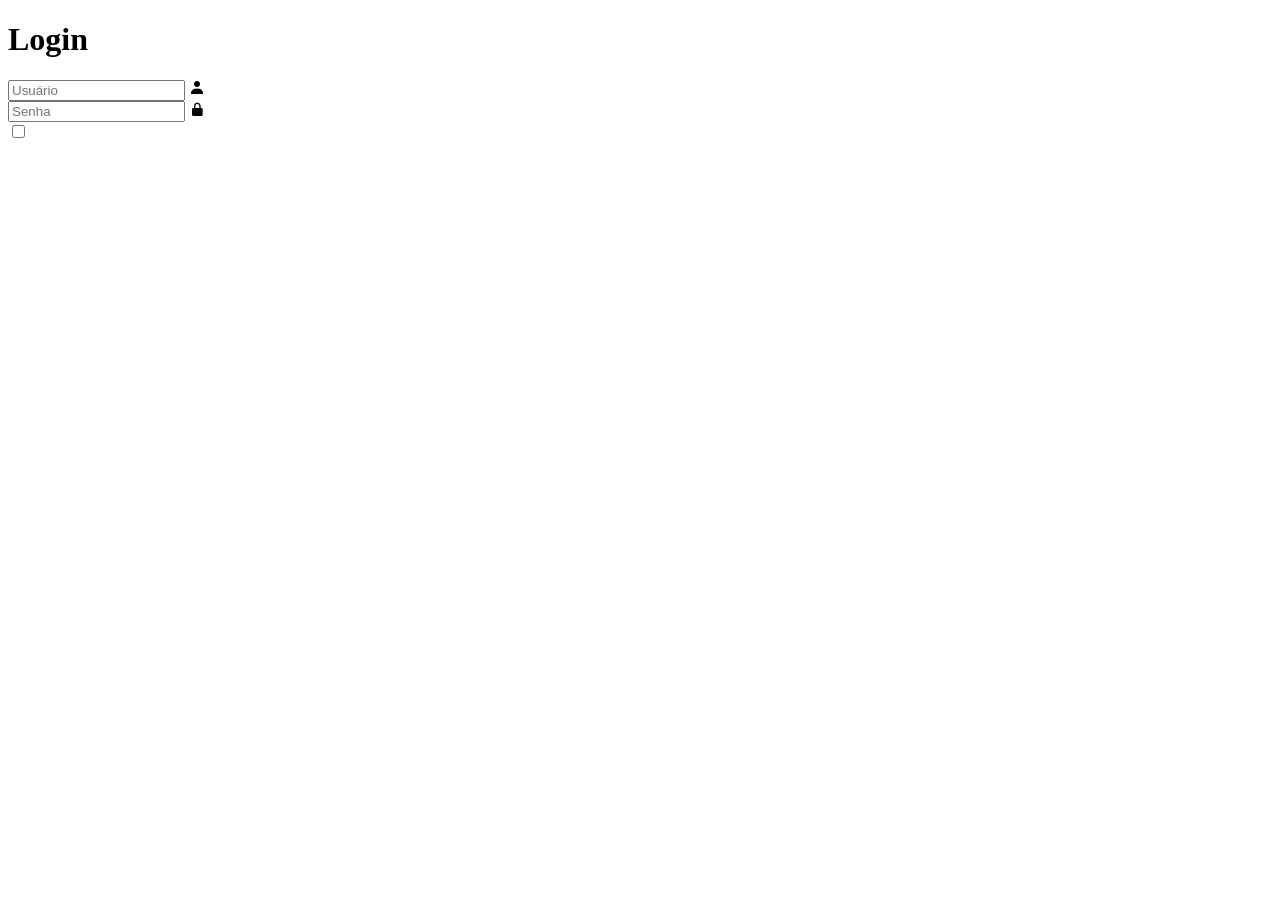
==== Telas login e cadastro/login/index.html @ be4cac90 "Add files via upload" ====
<!DOCTYPE html>
<html lang="pt-BR">
<head>
    <meta charset="UTF-8">
    <meta name="viewport" content="width=device-width, initial-scale=1.0">
    <link rel="stylesheet" href='https://unpkg.com/boxicons@2.1.4/css/boxicons.min.css'>
    <title>Blink!</title>
</head>
<body>
    <main class="Container">
        <form>
            <h1>Login</h1>
                <div class="input-box">
                    <input placeholder="Usuário" type="email">
                    <i class='bx bxs-user'></i>
                </div>
                <div class="input-box">
                    <input type="password" placeholder="Senha" type="password">
                    <i class='bx bxs-lock-alt'></i>
                </div>
                <div>
                    <input type="checkbox">
                </div>
        </form>
    </main>
</body>
</html>
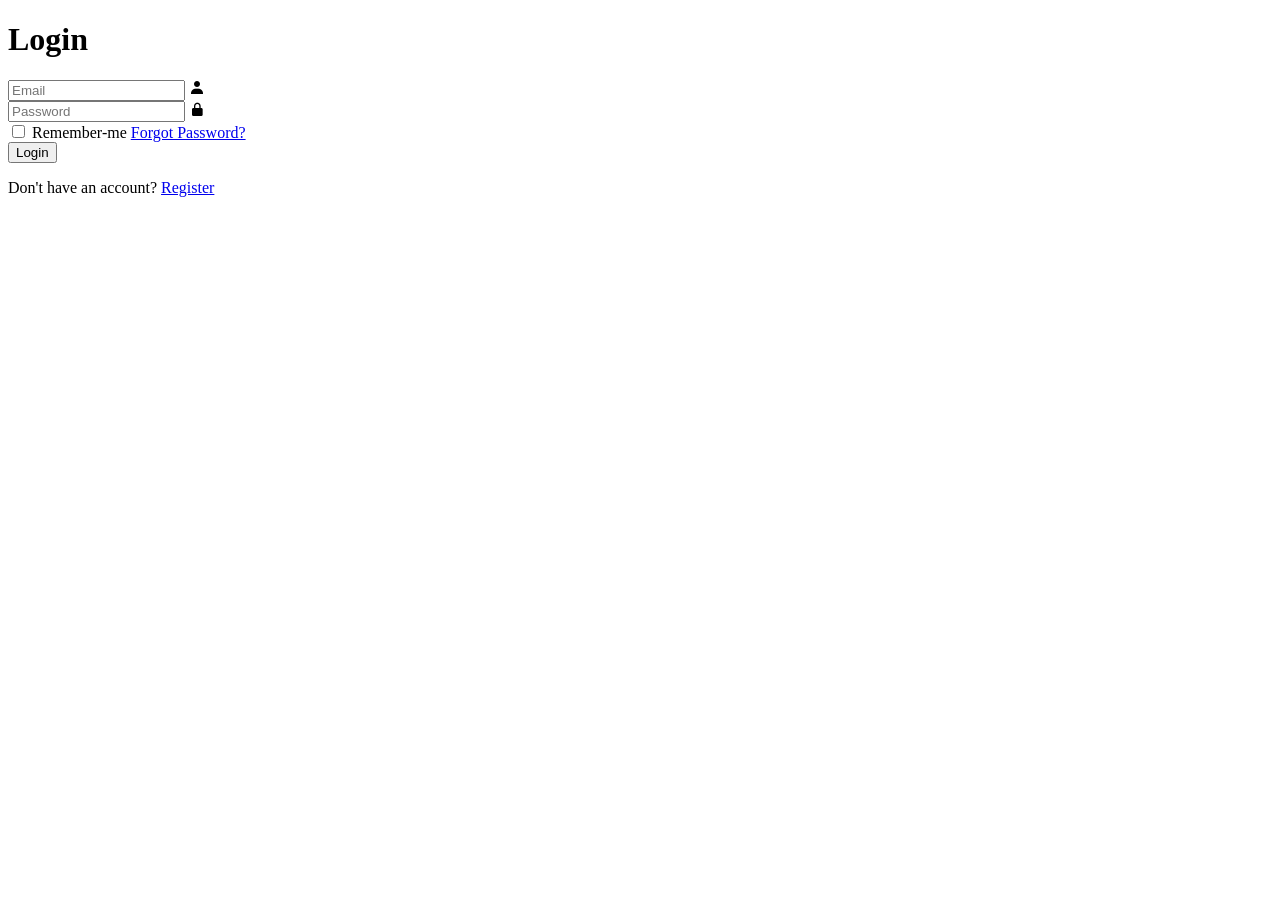
==== commit 2fd6cfd6: "Enhance login form with validation and layout Updated input fields to include 'required' attribute a" ====
--- a/Telas login e cadastro/login/index.html
+++ b/Telas login e cadastro/login/index.html
@@ -11,17 +11,25 @@
         <form>
             <h1>Login</h1>
                 <div class="input-box">
-                    <input placeholder="Usuário" type="email">
+                    <input placeholder="Email" type="email" required>
                     <i class='bx bxs-user'></i>
                 </div>
                 <div class="input-box">
-                    <input type="password" placeholder="Senha" type="password">
+                    <input type="password" placeholder="Password" required>
                     <i class='bx bxs-lock-alt'></i>
                 </div>
-                <div>
+                <div class="remember-forgot">
+                    <label>
                     <input type="checkbox">
+                    Remember-me
+                    </label>
+                    <a href="#">Forgot Password?</a>
                 </div>
+                <button type="submit">Login</button>
         </form>
+        <div class="register">
+            <p>Don't have an account? <a href="#">Register</a></p>
+        </div>
     </main>
 </body>
-</html>+</html>
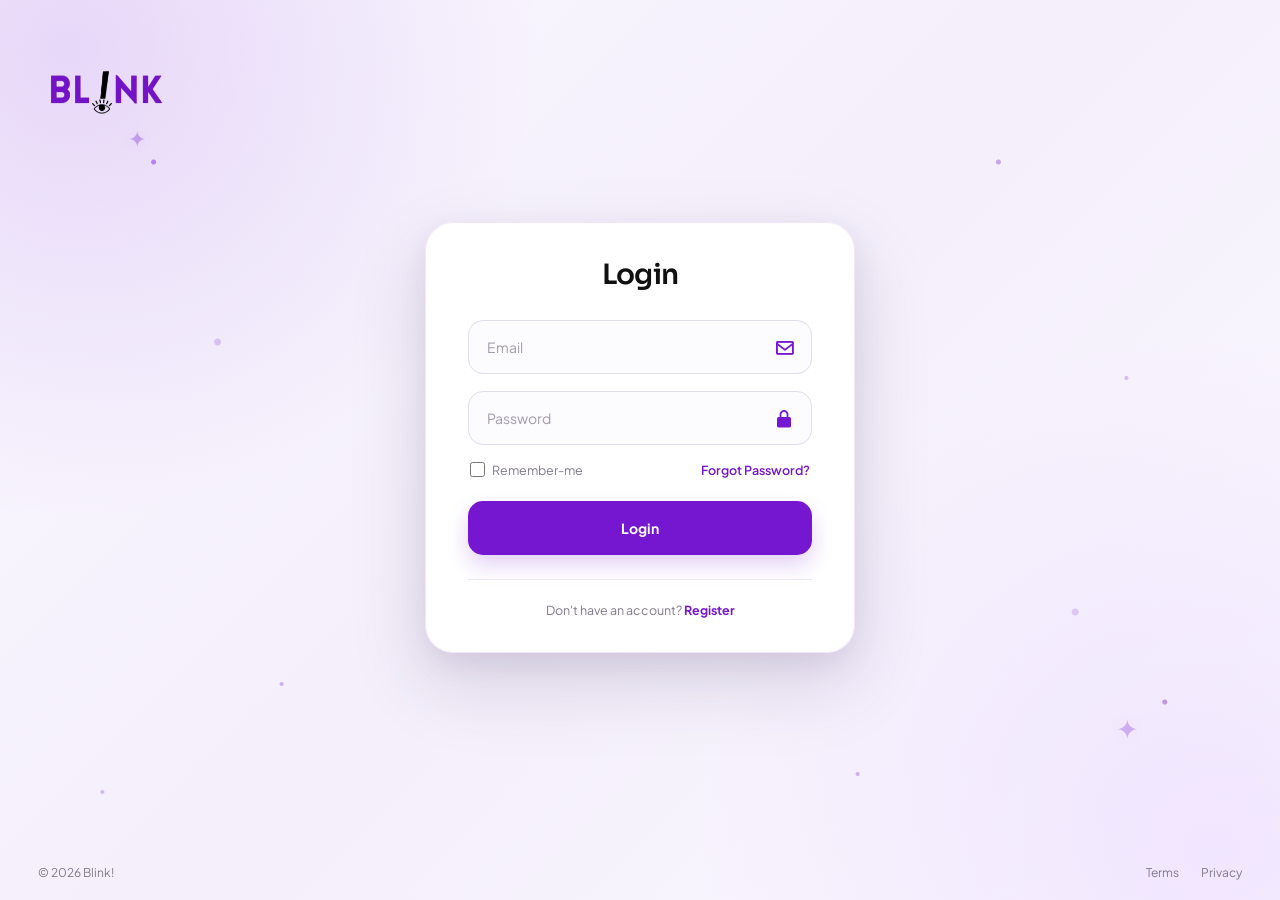
==== commit 797601ac: "Add files via upload" ====
--- a/Telas login e cadastro/login/index.html
+++ b/Telas login e cadastro/login/index.html
@@ -1,35 +1,111 @@
 <!DOCTYPE html>
 <html lang="pt-BR">
+
 <head>
     <meta charset="UTF-8">
     <meta name="viewport" content="width=device-width, initial-scale=1.0">
-    <link rel="stylesheet" href='https://unpkg.com/boxicons@2.1.4/css/boxicons.min.css'>
-    <title>Blink!</title>
+
+    <link rel="stylesheet" href="https://unpkg.com/boxicons@2.1.4/css/boxicons.min.css">
+    <link rel="stylesheet" href="style.css">
+
+    <title>Blink! - Login</title>
 </head>
+
 <body>
-    <main class="Container">
-        <form>
-            <h1>Login</h1>
+
+    <!-- CABEÇALHO -->
+    <header class="header">
+        <a href="#" class="header-logo">
+            <img src="logo.png" alt="Blink!">
+        </a>
+    </header>
+
+
+    <!-- CONTEÚDO -->
+    <main class="main">
+
+        <section class="Container">
+
+            <form>
+
+                <h1>Login</h1>
+
+                <!-- EMAIL -->
                 <div class="input-box">
-                    <input placeholder="Email" type="email" required>
-                    <i class='bx bxs-user'></i>
+                    <input
+                        id="email"
+                        type="email"
+                        placeholder="Email"
+                        required
+                    >
+
+                    <i class='bx bx-envelope'></i>
                 </div>
+
+
+                <!-- SENHA -->
                 <div class="input-box">
-                    <input type="password" placeholder="Password" required>
+                    <input
+                        id="password"
+                        type="password"
+                        placeholder="Password"
+                        required
+                    >
+
                     <i class='bx bxs-lock-alt'></i>
                 </div>
+
+
+                <!-- LEMBRAR / ESQUECI -->
                 <div class="remember-forgot">
+
                     <label>
-                    <input type="checkbox">
-                    Remember-me
+                        <input type="checkbox">
+                        Remember-me
                     </label>
+
                     <a href="#">Forgot Password?</a>
+
                 </div>
-                <button type="submit">Login</button>
-        </form>
-        <div class="register">
-            <p>Don't have an account? <a href="#">Register</a></p>
-        </div>
+
+
+                <!-- BOTÃO -->
+                <button type="submit">
+                    Login
+                </button>
+
+            </form>
+
+
+            <!-- CADASTRO -->
+            <div class="register">
+                <p>
+                    Don't have an account?
+                    <a href="cadastro.html">Register</a>
+                </p>
+            </div>
+
+        </section>
+
     </main>
+
+
+    <!-- RODAPÉ -->
+    <footer class="footer">
+
+        <span>© 2026 Blink!</span>
+
+        <nav>
+            <a href="#">Terms</a>
+            <a href="#">Privacy</a>
+        </nav>
+
+    </footer>
+
+
+    <!-- JAVASCRIPT -->
+    <script src="script.js"></script>
+
 </body>
-</html>
+
+</html>
--- a/Telas login e cadastro/login/style.css
+++ b/Telas login e cadastro/login/style.css
@@ -0,0 +1,615 @@
+/* ========================================
+   FONTES
+======================================== */
+
+@import url('https://fonts.googleapis.com/css2?family=Plus+Jakarta+Sans:wght@400;500;600;700&family=Sora:wght@400;500;600;700&display=swap');
+
+
+/* ========================================
+   CORES DO BLINK!
+======================================== */
+
+:root {
+    --purple: #7516D1;
+    --purple-dark: #54109A;
+    --purple-light: #EFE3FF;
+
+    --black: #111111;
+    --text: #29252F;
+    --muted: #817A8C;
+
+    --background: #F8F6FC;
+    --white: #FFFFFF;
+    --border: #E3DCEB;
+}
+
+
+/* ========================================
+   RESET
+======================================== */
+
+* {
+    margin: 0;
+    padding: 0;
+    box-sizing: border-box;
+}
+
+
+/* ========================================
+   PÁGINA
+======================================== */
+
+body {
+    min-height: 100vh;
+
+    display: flex;
+    flex-direction: column;
+
+    font-family: 'Plus Jakarta Sans', sans-serif;
+
+    color: var(--text);
+
+    position: relative;
+    overflow: hidden;
+
+    -webkit-font-smoothing: antialiased;
+
+    background:
+        radial-gradient(
+            circle at 12% 18%,
+            rgba(117, 22, 209, 0.45) 0 2px,
+            transparent 3px
+        ),
+
+        radial-gradient(
+            circle at 22% 76%,
+            rgba(117, 22, 209, 0.30) 0 1.5px,
+            transparent 2.5px
+        ),
+
+        radial-gradient(
+            circle at 78% 18%,
+            rgba(117, 22, 209, 0.35) 0 2px,
+            transparent 3px
+        ),
+
+        radial-gradient(
+            circle at 88% 42%,
+            rgba(117, 22, 209, 0.25) 0 1.5px,
+            transparent 2.5px
+        ),
+
+        radial-gradient(
+            circle at 91% 78%,
+            rgba(117, 22, 209, 0.40) 0 2px,
+            transparent 3px
+        ),
+
+        radial-gradient(
+            circle at 8% 88%,
+            rgba(117, 22, 209, 0.25) 0 1.5px,
+            transparent 2.5px
+        ),
+
+        radial-gradient(
+            circle at 67% 86%,
+            rgba(117, 22, 209, 0.30) 0 1.5px,
+            transparent 2.5px
+        ),
+
+        radial-gradient(
+            circle at 17% 38%,
+            rgba(117, 22, 209, 0.20) 0 3px,
+            transparent 4px
+        ),
+
+        radial-gradient(
+            circle at 84% 68%,
+            rgba(117, 22, 209, 0.18) 0 3px,
+            transparent 4px
+        ),
+
+        radial-gradient(
+            circle at 5% 5%,
+            rgba(117, 22, 209, 0.14) 0%,
+            transparent 32%
+        ),
+
+        radial-gradient(
+            circle at 95% 95%,
+            rgba(184, 117, 255, 0.14) 0%,
+            transparent 35%
+        ),
+
+        linear-gradient(
+            135deg,
+            #FAF8FF 0%,
+            #F4EFFB 50%,
+            #FBF9FF 100%
+        );
+}
+
+
+/* ========================================
+   ESTRELA SUPERIOR
+======================================== */
+
+body::before {
+    content: "✦";
+
+    position: absolute;
+
+    top: 14%;
+    left: 10%;
+
+    font-family: 'Sora', sans-serif;
+    font-size: 22px;
+
+    color: rgba(117, 22, 209, 0.32);
+
+    filter:
+        drop-shadow(
+            0 0 7px rgba(117, 22, 209, 0.18)
+        );
+
+    pointer-events: none;
+
+    z-index: 0;
+}
+
+
+/* ========================================
+   ESTRELA INFERIOR
+======================================== */
+
+body::after {
+    content: "✦";
+
+    position: absolute;
+
+    right: 11%;
+    bottom: 17%;
+
+    font-family: 'Sora', sans-serif;
+    font-size: 27px;
+
+    color: rgba(117, 22, 209, 0.28);
+
+    filter:
+        drop-shadow(
+            0 0 8px rgba(117, 22, 209, 0.18)
+        );
+
+    pointer-events: none;
+
+    z-index: 0;
+}
+
+
+/* ========================================
+   CABEÇALHO
+======================================== */
+
+.header {
+    position: fixed;
+
+    top: 0;
+    left: 0;
+
+    width: 100%;
+
+    padding: 26px 38px;
+
+    z-index: 10;
+}
+
+
+.header-logo {
+    display: inline-flex;
+    align-items: center;
+
+    text-decoration: none;
+}
+
+
+.header-logo img {
+    width: 135px;
+    height: auto;
+
+    display: block;
+}
+
+
+/* ========================================
+   CONTEÚDO
+======================================== */
+
+.main {
+    width: 100%;
+    min-height: 100vh;
+
+    display: flex;
+    align-items: center;
+    justify-content: center;
+
+    padding: 90px 20px 100px;
+
+    position: relative;
+
+    z-index: 2;
+}
+
+
+/* ========================================
+   CARD
+======================================== */
+
+.Container {
+    width: 430px;
+
+    padding: 34px 42px 34px;
+
+    background: rgba(255, 255, 255, 0.96);
+
+    border: 1px solid rgba(117, 22, 209, 0.10);
+
+    border-radius: 28px;
+
+    box-shadow:
+        0 30px 80px rgba(45, 20, 70, 0.14),
+        0 12px 30px rgba(45, 20, 70, 0.07);
+
+    position: relative;
+
+    z-index: 2;
+
+    transform: translateY(-8px);
+}
+
+
+/* ========================================
+   TÍTULO
+======================================== */
+
+form h1 {
+    text-align: center;
+
+    margin-bottom: 28px;
+
+    font-family: 'Sora', sans-serif;
+
+    font-size: 28px;
+    font-weight: 600;
+
+    color: var(--black);
+
+    letter-spacing: -0.7px;
+}
+
+
+/* ========================================
+   INPUT
+======================================== */
+
+.input-box {
+    width: 100%;
+    height: 54px;
+
+    margin-bottom: 17px;
+
+    position: relative;
+}
+
+
+.input-box input {
+    width: 100%;
+    height: 100%;
+
+    padding: 0 50px 0 18px;
+
+    border: 1.5px solid var(--border);
+    border-radius: 15px;
+
+    outline: none;
+
+    background: #FCFBFE;
+
+    color: var(--text);
+
+    font-family: 'Plus Jakarta Sans', sans-serif;
+
+    font-size: 14px;
+    font-weight: 500;
+
+    transition:
+        border-color 0.2s ease,
+        box-shadow 0.2s ease,
+        background 0.2s ease;
+}
+
+
+.input-box input::placeholder {
+    color: #A29BAA;
+
+    font-weight: 400;
+}
+
+
+.input-box input:hover {
+    border-color: #C9B9D9;
+}
+
+
+.input-box input:focus {
+    border-color: var(--purple);
+
+    background: var(--white);
+
+    box-shadow:
+        0 0 0 4px rgba(117, 22, 209, 0.09);
+}
+
+
+/* ========================================
+   ÍCONES
+======================================== */
+
+.input-box i {
+    position: absolute;
+
+    right: 17px;
+    top: 50%;
+
+    transform: translateY(-50%);
+
+    font-size: 21px;
+
+    color: var(--purple);
+
+    pointer-events: none;
+}
+
+
+/* ========================================
+   REMEMBER / FORGOT
+======================================== */
+
+.remember-forgot {
+    display: flex;
+    align-items: center;
+    justify-content: space-between;
+
+    margin: 5px 2px 23px;
+
+    font-size: 12.5px;
+}
+
+
+.remember-forgot label {
+    display: flex;
+    align-items: center;
+
+    gap: 7px;
+
+    color: var(--muted);
+
+    cursor: pointer;
+}
+
+
+.remember-forgot input[type="checkbox"] {
+    width: 15px;
+    height: 15px;
+
+    accent-color: var(--purple);
+
+    cursor: pointer;
+}
+
+
+.remember-forgot a {
+    color: var(--purple);
+
+    font-weight: 600;
+
+    text-decoration: none;
+
+    transition: 0.2s ease;
+}
+
+
+.remember-forgot a:hover {
+    color: var(--purple-dark);
+
+    text-decoration: underline;
+}
+
+
+/* ========================================
+   BOTÃO
+======================================== */
+
+form button {
+    width: 100%;
+    height: 54px;
+
+    border: none;
+    border-radius: 15px;
+
+    background: var(--purple);
+
+    color: var(--white);
+
+    font-family: 'Plus Jakarta Sans', sans-serif;
+
+    font-size: 14px;
+    font-weight: 700;
+
+    cursor: pointer;
+
+    box-shadow:
+        0 10px 22px rgba(117, 22, 209, 0.20);
+
+    transition:
+        transform 0.2s ease,
+        background 0.2s ease,
+        box-shadow 0.2s ease;
+}
+
+
+form button:hover {
+    background: var(--purple-dark);
+
+    transform: translateY(-2px);
+
+    box-shadow:
+        0 14px 28px rgba(117, 22, 209, 0.25);
+}
+
+
+form button:active {
+    transform: translateY(0);
+
+    box-shadow:
+        0 7px 15px rgba(117, 22, 209, 0.18);
+}
+
+
+/* ========================================
+   CADASTRO
+======================================== */
+
+.register {
+    margin-top: 24px;
+
+    padding-top: 22px;
+
+    border-top: 1px solid #EEEAF2;
+
+    text-align: center;
+
+    font-size: 12.5px;
+
+    color: var(--muted);
+}
+
+
+.register a {
+    color: var(--purple);
+
+    font-weight: 700;
+
+    text-decoration: none;
+
+    transition: 0.2s ease;
+}
+
+
+.register a:hover {
+    color: var(--purple-dark);
+
+    text-decoration: underline;
+}
+
+
+/* ========================================
+   RODAPÉ
+======================================== */
+
+.footer {
+    position: fixed;
+
+    left: 0;
+    bottom: 0;
+
+    width: 100%;
+
+    display: flex;
+    align-items: center;
+    justify-content: space-between;
+
+    padding: 20px 38px;
+
+    color: var(--muted);
+
+    font-size: 12px;
+
+    z-index: 10;
+}
+
+
+.footer nav {
+    display: flex;
+    align-items: center;
+
+    gap: 22px;
+}
+
+
+.footer a {
+    color: var(--muted);
+
+    text-decoration: none;
+
+    transition: color 0.2s ease;
+}
+
+
+.footer a:hover {
+    color: var(--purple);
+}
+
+
+/* ========================================
+   RESPONSIVIDADE
+======================================== */
+
+@media (max-width: 600px) {
+
+    body {
+        overflow: auto;
+    }
+
+    .header {
+        padding: 20px;
+    }
+
+    .header-logo img {
+        width: 115px;
+    }
+
+    .main {
+        padding: 90px 20px 110px;
+    }
+
+    .Container {
+        width: 100%;
+        max-width: 430px;
+
+        padding: 32px 25px 28px;
+
+        border-radius: 23px;
+
+        transform: translateY(-4px);
+    }
+
+    form h1 {
+        font-size: 25px;
+    }
+
+    .footer {
+        padding: 18px 20px;
+
+        flex-direction: column;
+
+        gap: 10px;
+    }
+
+    .footer nav {
+        gap: 15px;
+
+        flex-wrap: wrap;
+
+        justify-content: center;
+    }
+}
